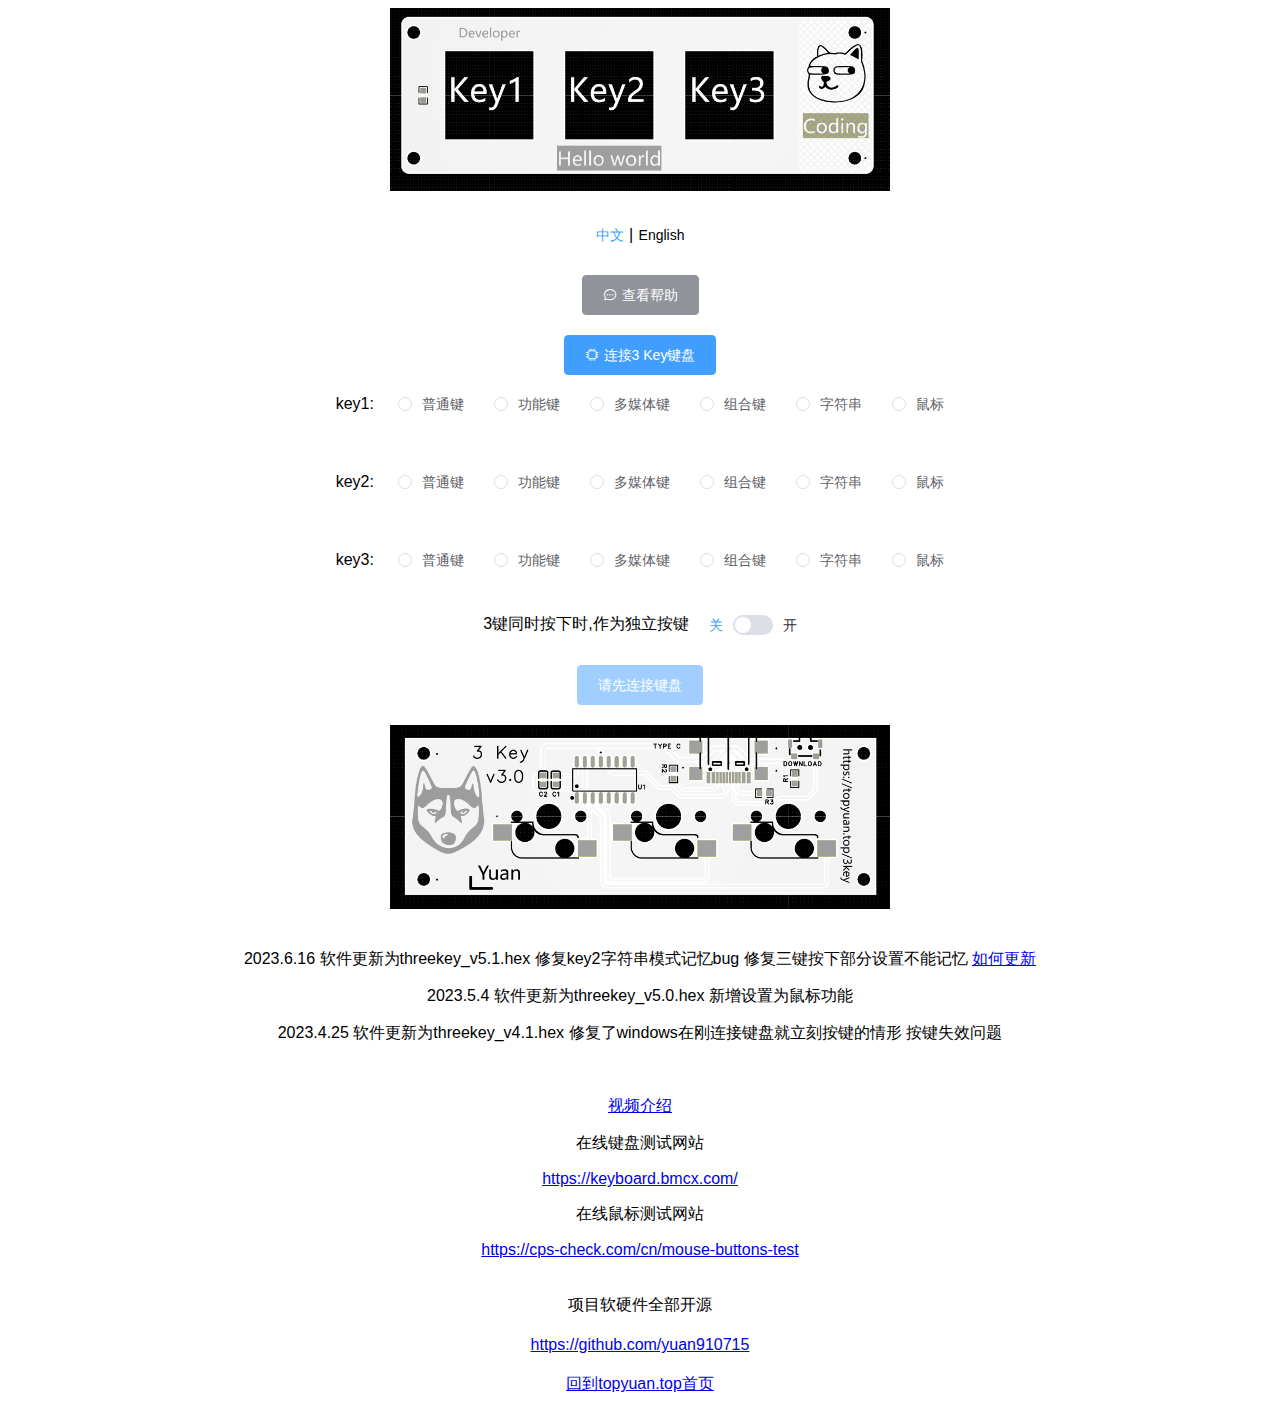
==== 3key/index.html @ d47b9092 "add 3key pages" ====
<!DOCTYPE html>
<html lang="en">

<head>
  <meta charset="utf-8">
  <title>3 key web tools</title>
<script type="text/javascript" src="https://js.users.51.la/21660765.js"></script>
</head>

<body>
  <div id="app"></div>
<script type="text/javascript" src="manifest.js?72f7203d72cd3f9d231d"></script><script type="text/javascript" src="vendor.js?c54988bbda472ed75fc0"></script><script type="text/javascript" src="index.js?f4eb7a87cb3665bba8d9"></script></body>

</html>
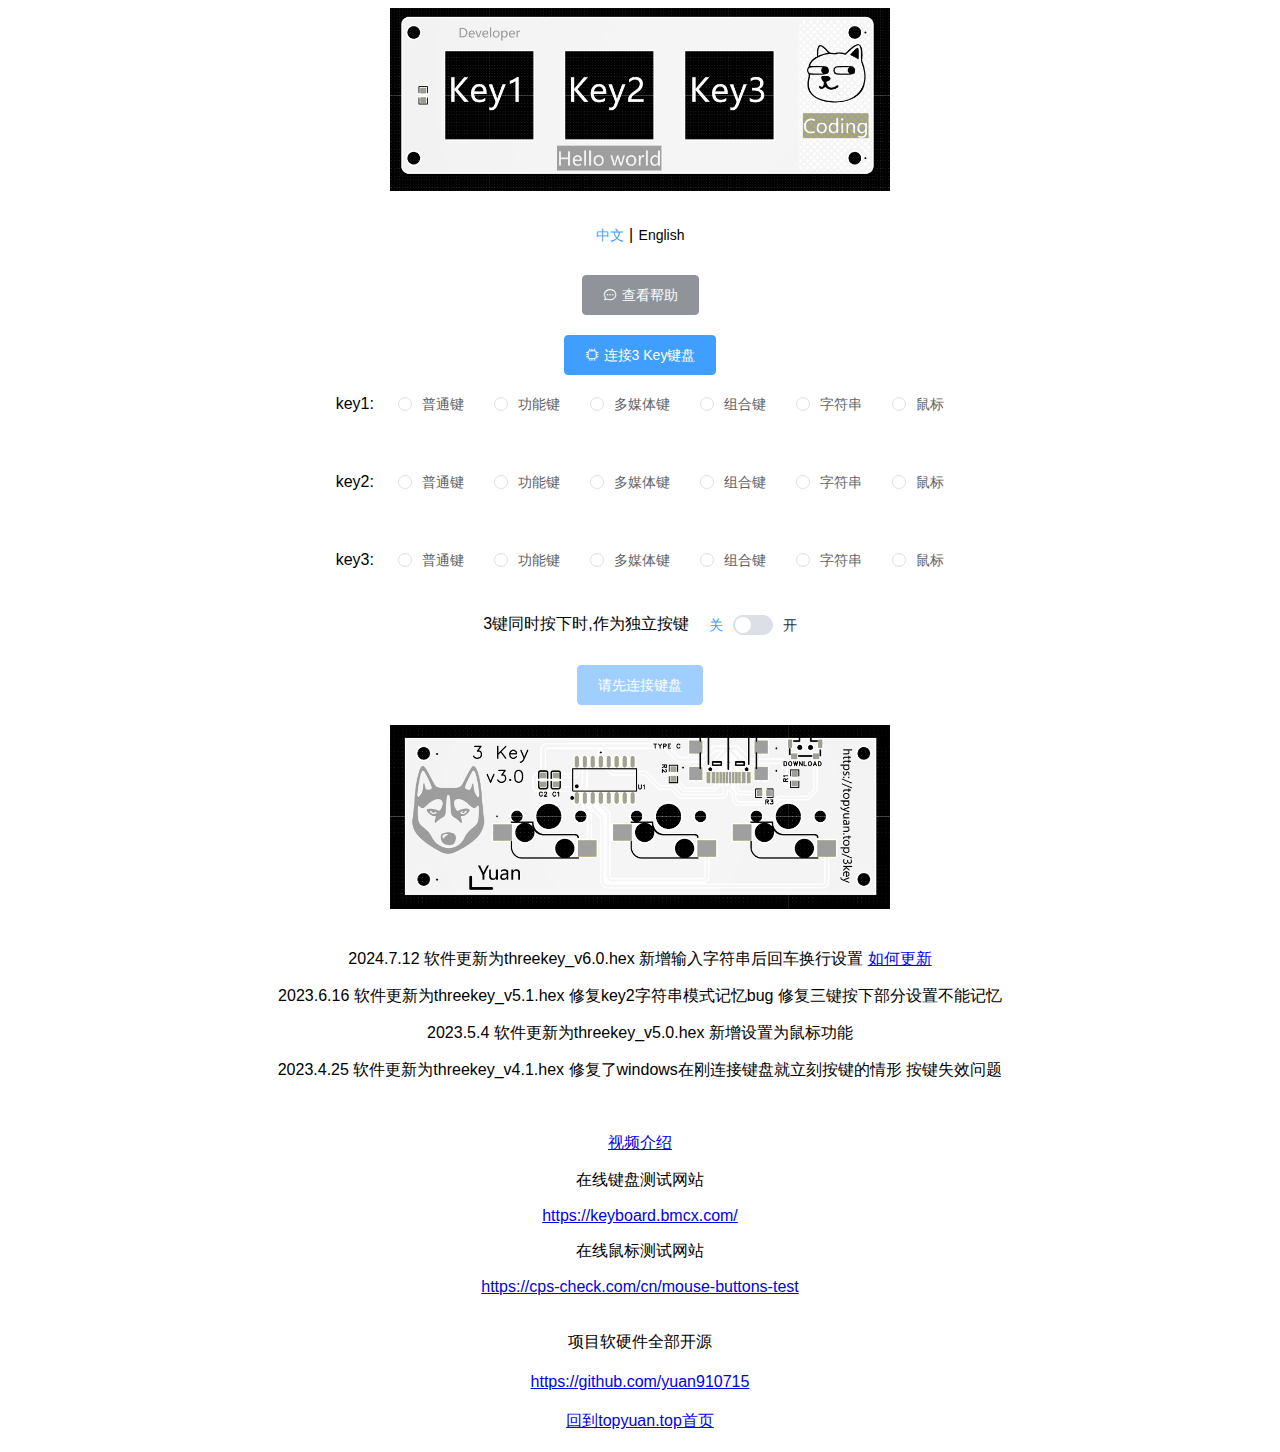
==== commit b6aefddd: "Add files via upload" ====
--- a/3key/index.html
+++ b/3key/index.html
@@ -1,14 +1,14 @@
-<!DOCTYPE html>
-<html lang="en">
-
-<head>
-  <meta charset="utf-8">
-  <title>3 key web tools</title>
-<script type="text/javascript" src="https://js.users.51.la/21660765.js"></script>
-</head>
-
-<body>
-  <div id="app"></div>
-<script type="text/javascript" src="manifest.js?72f7203d72cd3f9d231d"></script><script type="text/javascript" src="vendor.js?c54988bbda472ed75fc0"></script><script type="text/javascript" src="index.js?f4eb7a87cb3665bba8d9"></script></body>
-
+<!DOCTYPE html>
+<html lang="en">
+
+<head>
+  <meta charset="utf-8">
+  <title>3 key web tools</title>
+<script type="text/javascript" src="https://js.users.51.la/21660765.js"></script>
+</head>
+
+<body>
+  <div id="app"></div>
+<script type="text/javascript" src="manifest.js?7ad217239871b2fd9f86"></script><script type="text/javascript" src="vendor.js?02ba4cb5e20e8c88c46b"></script><script type="text/javascript" src="index.js?54270055eff06b5aa8d9"></script></body>
+
 </html>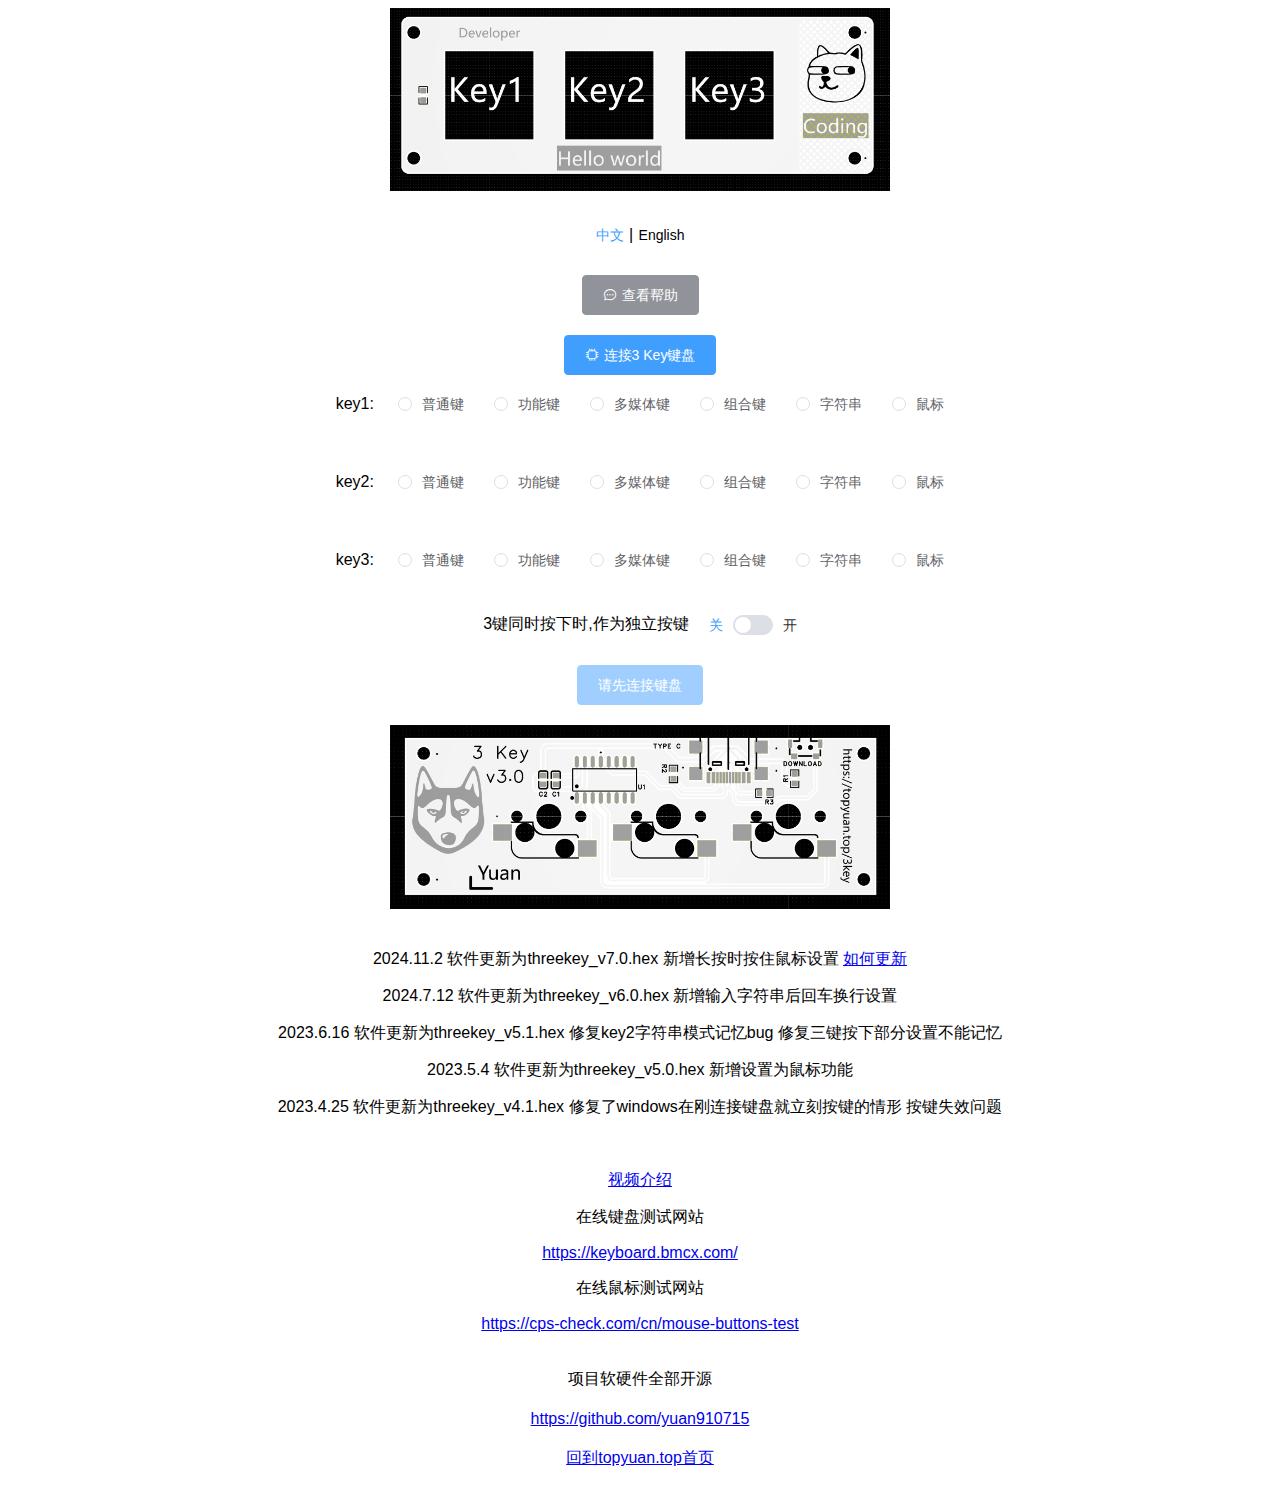
==== commit c9e70c16: "v7.0" ====
--- a/3key/index.html
+++ b/3key/index.html
@@ -1,14 +1,13 @@
-<!DOCTYPE html>
-<html lang="en">
-
-<head>
-  <meta charset="utf-8">
-  <title>3 key web tools</title>
-<script type="text/javascript" src="https://js.users.51.la/21660765.js"></script>
-</head>
-
-<body>
-  <div id="app"></div>
-<script type="text/javascript" src="manifest.js?7ad217239871b2fd9f86"></script><script type="text/javascript" src="vendor.js?02ba4cb5e20e8c88c46b"></script><script type="text/javascript" src="index.js?54270055eff06b5aa8d9"></script></body>
-
+<!DOCTYPE html>
+<html lang="en">
+
+<head>
+  <meta charset="utf-8">
+  <title>3 key web tools</title>
+</head>
+
+<body>
+  <div id="app"></div>
+<script type="text/javascript" src="manifest.js?a82807bf9be8211025bd"></script><script type="text/javascript" src="vendor.js?02ba4cb5e20e8c88c46b"></script><script type="text/javascript" src="index.js?5b2cbdfee14cc9b01449"></script></body>
+
 </html>